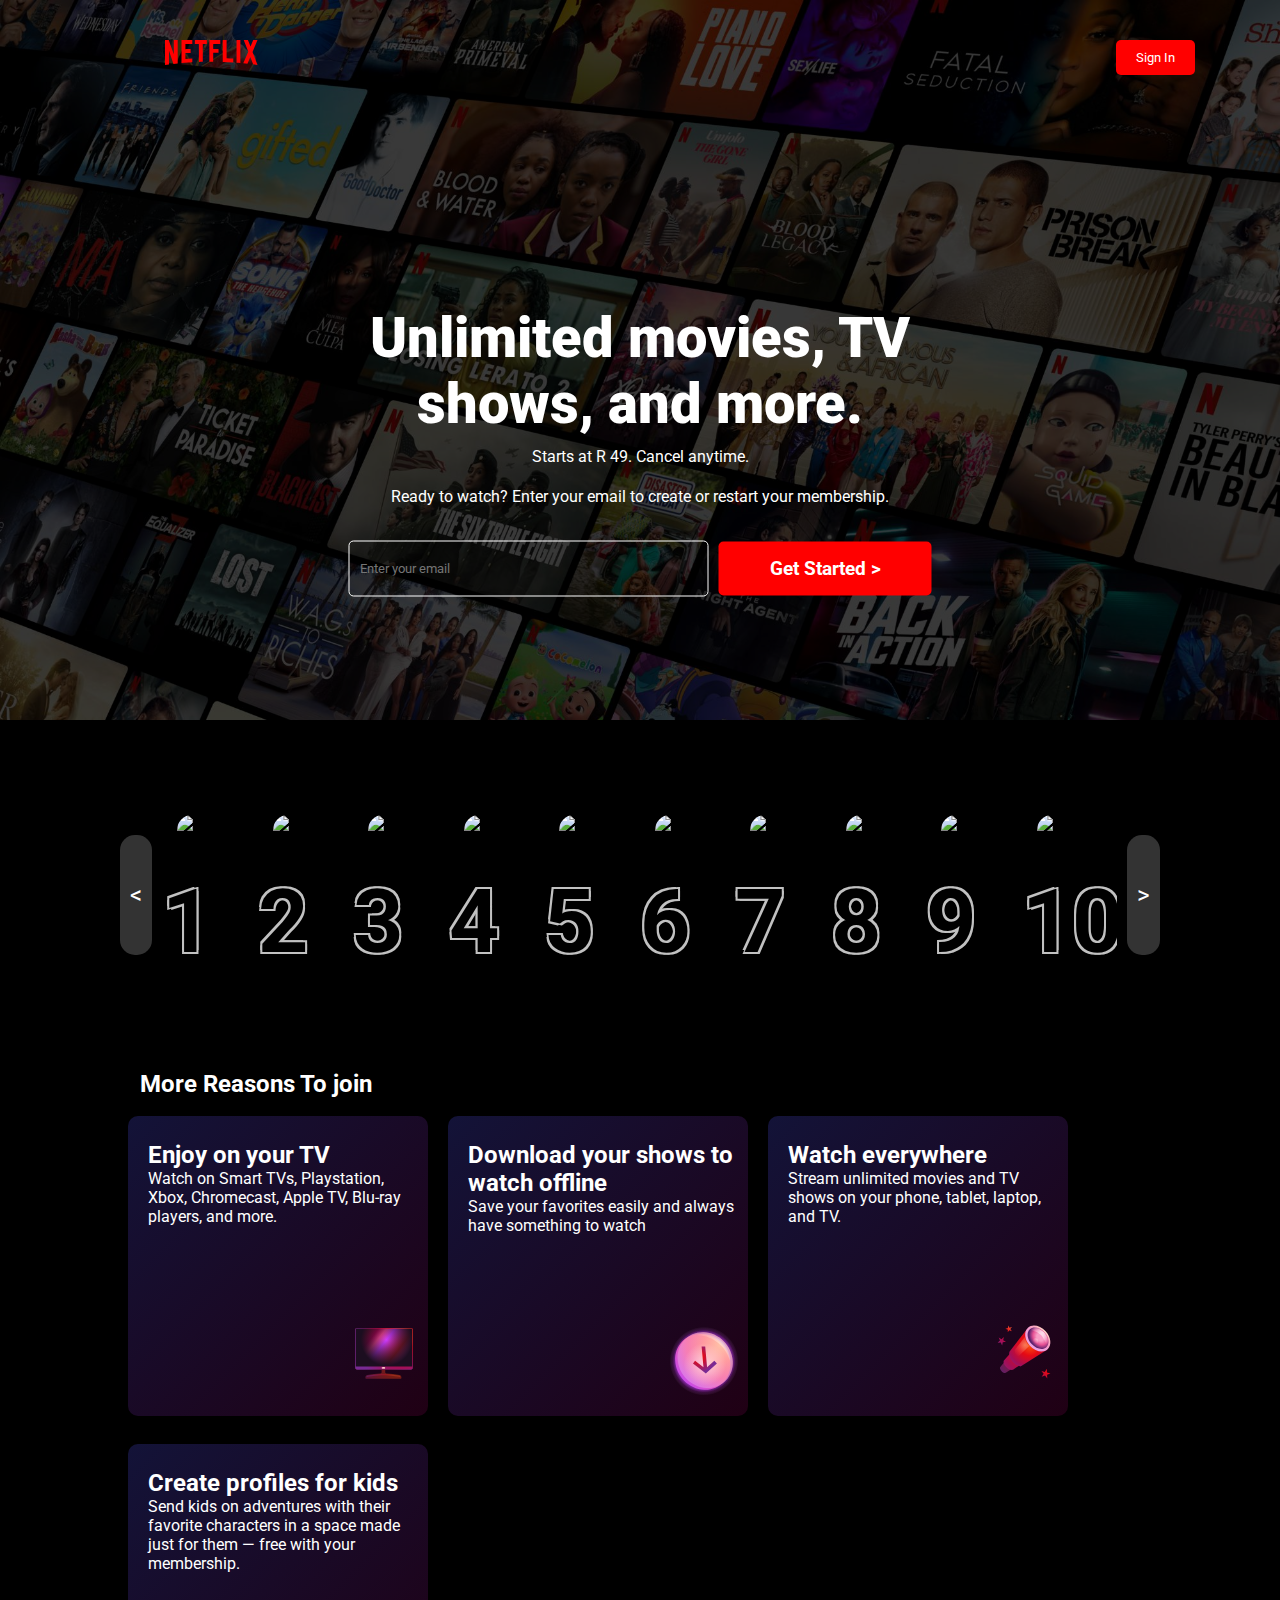
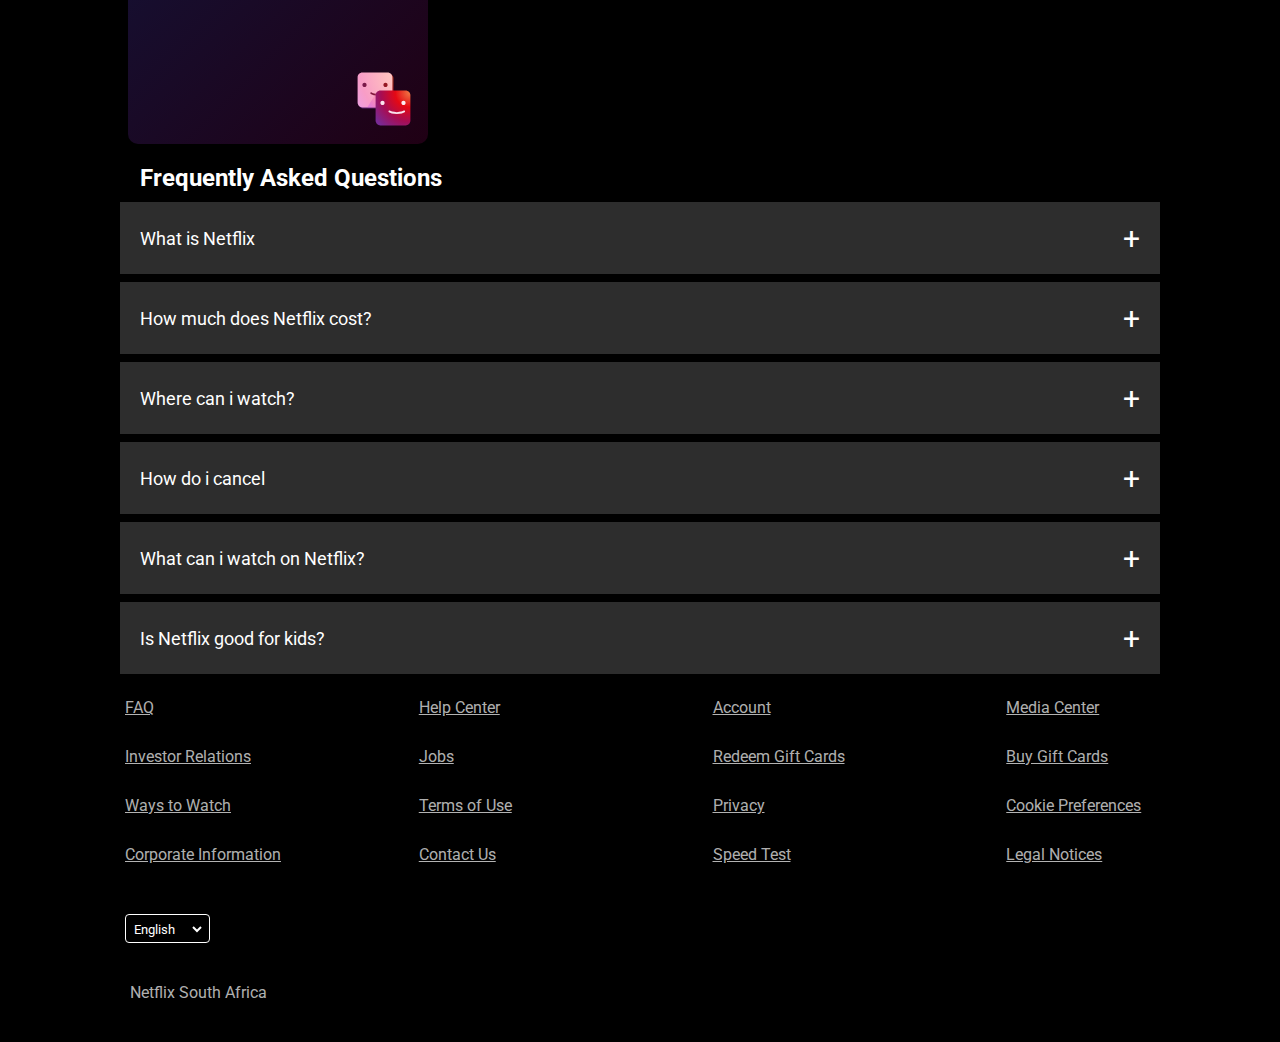
==== index.html @ 7634fc0d "added closing html tag" ====
<!DOCTYPE html>
<html lang="en">
    <meta charset="UTF-8">
    <meta name="viewport" content="width=device-width, initial-scale=1.0">
    <link rel="stylesheet" href="style.css">
    <link href="https://fonts.googleapis.com/css2?family=Roboto:wght@400;700&display=swap" rel="stylesheet">
    <link rel="icon" href="./assets/1723819609netflix-n-logo-png.png" type="favicon"> <!-- Add this line -->
    <title>Netflix Clone</title>
<body>
    <header>
        
<svg  fill="red" class="logo" alt="logo" viewBox="0 0 111 30" version="1.1" xmlns="http://www.w3.org/2000/svg" xmlns:xlink="http://www.w3.org/1999/xlink" aria-hidden="true" role="img" class="default-ltr-cache-1d568uk ev1dnif2"><g><path d="M105.06233,14.2806261 L110.999156,30 C109.249227,29.7497422 107.500234,29.4366857 105.718437,29.1554972 L102.374168,20.4686475 L98.9371075,28.4375293 C97.2499766,28.1563408 95.5928391,28.061674 93.9057081,27.8432843 L99.9372012,14.0931671 L94.4680851,-5.68434189e-14 L99.5313525,-5.68434189e-14 L102.593495,7.87421502 L105.874965,-5.68434189e-14 L110.999156,-5.68434189e-14 L105.06233,14.2806261 Z M90.4686475,-5.68434189e-14 L85.8749649,-5.68434189e-14 L85.8749649,27.2499766 C87.3746368,27.3437061 88.9371075,27.4055675 90.4686475,27.5930265 L90.4686475,-5.68434189e-14 Z M81.9055207,26.93692 C77.7186241,26.6557316 73.5307901,26.4064111 69.250164,26.3117443 L69.250164,-5.68434189e-14 L73.9366389,-5.68434189e-14 L73.9366389,21.8745899 C76.6248008,21.9373887 79.3120255,22.1557784 81.9055207,22.2804387 L81.9055207,26.93692 Z M64.2496954,10.6561065 L64.2496954,15.3435186 L57.8442216,15.3435186 L57.8442216,25.9996251 L53.2186709,25.9996251 L53.2186709,-5.68434189e-14 L66.3436123,-5.68434189e-14 L66.3436123,4.68741213 L57.8442216,4.68741213 L57.8442216,10.6561065 L64.2496954,10.6561065 Z M45.3435186,4.68741213 L45.3435186,26.2498828 C43.7810479,26.2498828 42.1876465,26.2498828 40.6561065,26.3117443 L40.6561065,4.68741213 L35.8121661,4.68741213 L35.8121661,-5.68434189e-14 L50.2183897,-5.68434189e-14 L50.2183897,4.68741213 L45.3435186,4.68741213 Z M30.749836,15.5928391 C28.687787,15.5928391 26.2498828,15.5928391 24.4999531,15.6875059 L24.4999531,22.6562939 C27.2499766,22.4678976 30,22.2495079 32.7809542,22.1557784 L32.7809542,26.6557316 L19.812541,27.6876933 L19.812541,-5.68434189e-14 L32.7809542,-5.68434189e-14 L32.7809542,4.68741213 L24.4999531,4.68741213 L24.4999531,10.9991564 C26.3126816,10.9991564 29.0936358,10.9054269 30.749836,10.9054269 L30.749836,15.5928391 Z M4.78114163,12.9684132 L4.78114163,29.3429562 C3.09401069,29.5313525 1.59340144,29.7497422 0,30 L0,-5.68434189e-14 L4.4690224,-5.68434189e-14 L10.562377,17.0315868 L10.562377,-5.68434189e-14 L15.2497891,-5.68434189e-14 L15.2497891,28.061674 C13.5935889,28.3437998 11.906458,28.4375293 10.1246602,28.6868498 L4.78114163,12.9684132 Z"></path></g></svg>    
    
<button class="sign-in">Sign In</button>
</header>
<div class="container">
    <div class="content">
        <h1>Unlimited movies, TV shows, and more.</h1>
        <p>Starts at R 49. Cancel anytime.</p>
        <p>Ready to watch? Enter your email to create or restart your membership.</p>
        <div class="email-container">
            <input type="email" placeholder="Enter your email" class="email-input">
            <button class="get-started">Get Started <span class="arrow">></span></button>
        </div>
    </div>
</div>

<div class="scroll-container">
    <button class="scroll-button left-button">&lt;</button>
    <div class="picture-wrapper">
        <div class="pictures">
            <div class="picture-item">
                <span class="movienumber">1</span>
                <img src="https://occ-0-3415-34.1.nflxso.net/dnm/api/v6/mAcAr9TxZIVbINe88xb3Teg5_OA/AAAABW9IhOHU9eSatK0mCx1gLmPQ49hoZuDNtpZFoogowDd027_KSnUMhrtUa1cuKAi-8sBs2jen_hxcPgrkVMCviiyOkEDBHilYcUNd-KoFyjq2GW6ReVQEz6jkADFHOP8rW37p.jpg?r=7f4" alt="Picture 1">
            </div>
            <div class="picture-item">
                <span class="movienumber">2</span>
                <img src="https://occ-0-3415-34.1.nflxso.net/dnm/api/v6/mAcAr9TxZIVbINe88xb3Teg5_OA/AAAABZMosKxdFgxev7W1YxooOu2wL_Kc3LwyYduCJ8nKme-kSdFXzCIRaMV4kYchreILRl6izcs-TrvJJCatDPe_vPwJ-wR6Zjk6yHTOXTM767pKfIrjgSGm5iTT5QFzgN6xjheO.jpg?r=06c" alt="Picture 2">
            </div>
            <div class="picture-item">
                <span class="movienumber">3</span>
                <img src="https://occ-0-3415-34.1.nflxso.net/dnm/api/v6/mAcAr9TxZIVbINe88xb3Teg5_OA/AAAABQEDSaystzESjISVXNUcnidnEvSdMMQ93HP2TjUY4um9PKSsU3h7MTCOR_kADDf0P1YMW3WM02TqEfUTrixH1o4eKw7TDBNZqAV-RLLIvWT7_9gtYUYEGGO-iIsRHet24xzy.jpg?r=14c" alt="Picture 3">
            </div>
            <div class="picture-item">
                <span class="movienumber">4</span>
                <img src="https://occ-0-3415-34.1.nflxso.net/dnm/api/v6/mAcAr9TxZIVbINe88xb3Teg5_OA/AAAABUJ0cPZKW1huZ7Hz0b7vgprPyJuogyRdQFE5vV2jWCn3Is8TNaa3RB4pWsIm0ORY6uL7Rg3Pg-8sTgUCg50vy3kB8QlppRLY4L9ku9VyVeaBpOewH4qdgO3WcGODrpk40cnN.jpg?r=c11" alt="Picture 4">
            </div>
            <div class="picture-item">
                <span class="movienumber">5</span>
                <img src="https://occ-0-3415-34.1.nflxso.net/dnm/api/v6/mAcAr9TxZIVbINe88xb3Teg5_OA/AAAABYTkxcCLllp-YJ2__G76Yg4eva-Qznr3DvkT6HPqh0BKeOa7JH57zs-5p7k8y-ghz2TK9BTFeN3wvRApVUGUTkIj6BKYEUngS3PGkMcy-A4AQJgbk1sY2Kq98iy4_SzMDJt9.jpg?r=5da" alt="Picture 5">
            </div>
            <div class="picture-item">
                <span class="movienumber">6</span>
                <img src="https://occ-0-3415-34.1.nflxso.net/dnm/api/v6/mAcAr9TxZIVbINe88xb3Teg5_OA/AAAABVIXwU97bc1M-8NWuaiMQcrbNZMsG5gxGA9pAQakEcwa8_nel_9EfL9dbt5O7fbprc9Udp0enwYKpZIreIboRBybE_r4kDy4L-VohacrrgkhKg5zuMDnPCb55EAYE_dhXRm4.jpg?r=dfc" alt="Picture 6">
            </div>
            <div class="picture-item">
                <span class="movienumber">7</span>
                <img src="https://occ-0-3415-34.1.nflxso.net/dnm/api/v6/mAcAr9TxZIVbINe88xb3Teg5_OA/AAAABeH4odY565g3X1TdLyFw5vapIlJOGWMja2GV2IqFTITrFNC27ahq5I4QvjFcm3qKpOewnmshkgAvcZEevSzxTg8eA7hw1bA-pI_N9y8kIBWszVnQ55KNZF_GkQ7PZZE4lgTw.jpg?r=505" alt="Picture 7">
            </div>
            <div class="picture-item">
                <span class="movienumber">8</span>
                <img src="https://occ-0-3415-34.1.nflxso.net/dnm/api/v6/mAcAr9TxZIVbINe88xb3Teg5_OA/AAAABZsVKf_ekC1j87lKGvw-So812MugHsrXW91Hudi5mvpR4IgmyFjJDI19qRABZlfQcIJ6wo5tvZzMGkIUZ3Nc7___hqGni2uEggLp3QxqGDkoaOsAOTSpTkrlcLSDblZuJjbQ.jpg?r=78f" alt="Picture 8">
            </div>
            <div class="picture-item">
                <span class="movienumber">9</span>
                <img src="https://occ-0-3415-34.1.nflxso.net/dnm/api/v6/mAcAr9TxZIVbINe88xb3Teg5_OA/AAAABcdz-FB86yzYIh3QYcRX1mxCCKema1To22VoLbHcKzrmzk-76xKhoE4Dy8tWn6BM8WdrWFOou11W2zjeZIX9JbYfarJ3j5lNSiOCMbAPNDxB6af0nAYYJAjCbrzqQ1yPJxu4.jpg?r=aff" alt="Picture 9">
            </div>
            <div class="picture-item">
                <span class="movienumber">10</span>
                <img src="https://occ-0-3415-34.1.nflxso.net/dnm/api/v6/mAcAr9TxZIVbINe88xb3Teg5_OA/AAAABe44_QQd5slsPwbFbNLuW3Wmckeyc5JNKH35---VWgMWd_GjOFNJEJ_VLgxOUTSyt4wgD597s44Ac9B31sUU5SP67GqWDI-zNkA.jpg?r=e09" alt="Picture 10">
            </div>
        </div>
    </div>
    <button class="scroll-button right-button">&gt;</button>
</div>

<section>
    <h3 class="reasons">More Reasons To join</h3>
    <div class="boxcontainer">
        <div class="box">
            <h2>Enjoy on your TV</h2>
            <p>Watch on Smart TVs, Playstation, Xbox, Chromecast, Apple TV, Blu-ray players, and more.</p>
            <svg width="72" height="72" viewBox="0 0 72 72" fill="none"><g id="television-core-small"><path id="Vector" fill-rule="evenodd" clip-rule="evenodd" d="M37.2 53.3992C37.2 52.7365 36.6628 52.1992 36 52.1992H34.8C34.1373 52.1992 33.6 52.7365 33.6 53.3992V56.2636C33.6 56.9129 33.0834 57.4433 32.4347 57.4739C30.3013 57.5744 28.1719 57.7834 26.0546 58.1011L19.444 59.0926C18.2692 59.2688 17.4 60.2782 17.4 61.4662V62.0992C17.4 62.4304 17.6686 62.6992 18 62.6992H52.8C53.1314 62.6992 53.4 62.4304 53.4 62.0992V61.4662C53.4 60.2782 52.5309 59.2688 51.3561 59.0926L44.7454 58.1011C42.6282 57.7834 40.4987 57.5744 38.3653 57.4739C37.7167 57.4433 37.2 56.9129 37.2 56.2636V53.3992Z" fill="url(#paint0_radial_5179_1308)"></path><path id="Vector_2" d="M18.6 60.7388C18.6 60.2306 18.9587 59.796 19.4602 59.711C22.0196 59.2775 29.7585 58.0508 35.4 58.0508C41.0415 58.0508 48.7804 59.2775 51.3398 59.711C51.8412 59.796 52.2 60.2306 52.2 60.7388C52.2 60.902 52.0575 61.0268 51.8967 61.0004C50.1219 60.707 40.9704 59.2409 35.4 59.2409C29.8295 59.2409 20.678 60.707 18.9033 61.0004C18.7425 61.0268 18.6 60.902 18.6 60.7388Z" fill="url(#paint1_radial_5179_1308)"></path><path id="Vector_3" d="M63 12H8.99995C8.00584 12 7.19995 12.8059 7.19995 13.8V51.6C7.19995 52.5941 8.00584 53.4 8.99995 53.4H63C63.9941 53.4 64.8 52.5941 64.8 51.6V13.8C64.8 12.8059 63.9941 12 63 12Z" fill="url(#paint2_linear_5179_1308)"></path><path id="Vector_4" d="M63 12H8.99995C8.00584 12 7.19995 12.8059 7.19995 13.8V51.6C7.19995 52.5941 8.00584 53.4 8.99995 53.4H63C63.9941 53.4 64.8 52.5941 64.8 51.6V13.8C64.8 12.8059 63.9941 12 63 12Z" fill="url(#paint3_radial_5179_1308)"></path><path id="Vector_5" fill-rule="evenodd" clip-rule="evenodd" d="M8.99995 12.6H63C63.663 12.6 64.2 13.1372 64.2 13.8V50.4H7.79995V13.8C7.79995 13.1372 8.33719 12.6 8.99995 12.6ZM7.19995 50.4V13.8C7.19995 12.8059 8.00581 12 8.99995 12H63C63.9942 12 64.8 12.8059 64.8 13.8V50.4V51.6C64.8 52.5941 63.9942 53.4 63 53.4H8.99995C8.00581 53.4 7.19995 52.5941 7.19995 51.6V50.4Z" fill="url(#paint4_radial_5179_1308)"></path><path id="Vector_6" d="M35.4 52.8C36.3941 52.8 37.2 52.3971 37.2 51.9C37.2 51.4029 36.3941 51 35.4 51C34.4059 51 33.6 51.4029 33.6 51.9C33.6 52.3971 34.4059 52.8 35.4 52.8Z" fill="url(#paint5_radial_5179_1308)"></path></g><defs><radialGradient id="paint0_radial_5179_1308" cx="0" cy="0" r="1" gradientUnits="userSpaceOnUse" gradientTransform="translate(50.3269 49.3723) rotate(118.526) scale(55.1579 46.2871)"><stop stop-color="#802600"></stop><stop offset="0.333333" stop-color="#6F181D"></stop><stop offset="0.666667" stop-color="#5B1333"></stop><stop offset="1" stop-color="#391945"></stop></radialGradient><radialGradient id="paint1_radial_5179_1308" cx="0" cy="0" r="1" gradientUnits="userSpaceOnUse" gradientTransform="translate(48.1077 53.6128) rotate(158.116) scale(32.7275 42.219)"><stop stop-color="#99421D"></stop><stop offset="0.333333" stop-color="#99161D"></stop><stop offset="0.666667" stop-color="#7D1845"></stop><stop offset="1" stop-color="#59216E"></stop></radialGradient><linearGradient id="paint2_linear_5179_1308" x1="10.4727" y1="14.9572" x2="56.1755" y2="51.4814" gradientUnits="userSpaceOnUse"><stop stop-color="#99161D"></stop><stop offset="0.245283" stop-color="#CA005B"></stop><stop offset="0.346698" stop-color="#FF479A"></stop><stop offset="0.46934" stop-color="#CC3CFF"></stop><stop offset="0.735849" stop-color="#BC1A22"></stop><stop offset="1" stop-color="#C94FF5"></stop></linearGradient><radialGradient id="paint3_radial_5179_1308" cx="0" cy="0" r="1" gradientUnits="userSpaceOnUse" gradientTransform="translate(38.6181 23.8286) rotate(90) scale(25.9571 25.8545)"><stop stop-color="#1C0E20" stop-opacity="0"></stop><stop offset="1" stop-color="#1C0E20"></stop></radialGradient><radialGradient id="paint4_radial_5179_1308" cx="0" cy="0" r="1" gradientUnits="userSpaceOnUse" gradientTransform="translate(54 20.1938) rotate(144.293) scale(47.2897 44.8232)"><stop stop-color="#EF7744"></stop><stop offset="0.333333" stop-color="#E50914"></stop><stop offset="0.666667" stop-color="#A70D53"></stop><stop offset="1" stop-color="#792A95"></stop></radialGradient><radialGradient id="paint5_radial_5179_1308" cx="0" cy="0" r="1" gradientUnits="userSpaceOnUse" gradientTransform="translate(36.525 51.3562) rotate(135) scale(4.58735)"><stop stop-color="#FFDCCC"></stop><stop offset="0.333333" stop-color="#FFBDC0"></stop><stop offset="0.666667" stop-color="#F89DC6"></stop><stop offset="1" stop-color="#E4A1FA"></stop></radialGradient></defs></svg>
        </div>
        <div class="box">
            <h2>Download your shows to watch offline</h2>
            <p>Save your favorites easily and always have something to watch</p>
            <svg width="72" height="72" viewBox="0 0 72 72" fill="none"><g id="download-core-small"><path id="Vector" d="M36 70.2008C54.8882 70.2008 70.2001 54.8889 70.2001 36.0008C70.2001 17.1126 54.8882 1.80078 36 1.80078C17.1119 1.80078 1.80005 17.1126 1.80005 36.0008C1.80005 54.8889 17.1119 70.2008 36 70.2008Z" fill="url(#paint0_radial_5179_7940)"></path><path id="Vector_2" opacity="0.4" d="M64.7658 36.195C65.5206 51.5916 53.7908 63.5824 38.5668 62.977C23.3428 62.3722 10.3893 49.4 9.63446 34.0034C8.87954 18.6068 20.6091 6.61594 35.8331 7.22116C51.0571 7.82638 64.0104 20.7984 64.7658 36.195Z" fill="url(#paint1_radial_5179_7940)"></path><path id="Vector_3" d="M62.3657 37.9958C63.1205 53.3924 51.3908 65.3832 36.1668 64.7778C20.9428 64.173 7.9893 51.2008 7.23444 35.8041C6.47952 20.4075 18.2091 8.41672 33.4331 9.02194C48.6571 9.62716 61.6103 22.5992 62.3657 37.9958Z" fill="url(#paint2_radial_5179_7940)"></path><path id="Vector_4" opacity="0.5" d="M64.7658 36.195C65.5206 51.5916 53.7908 63.5824 38.5668 62.977C23.3428 62.3722 10.3893 49.4 9.63446 34.0034C8.87954 18.6068 20.6091 6.61594 35.8331 7.22116C51.0571 7.82638 64.0104 20.7984 64.7658 36.195Z" fill="url(#paint3_radial_5179_7940)"></path><path id="Vector_5" opacity="0.6" d="M36.9 60.6C48.6636 60.6 58.2 51.0637 58.2 39.3C58.2 27.5363 48.6636 18 36.9 18C25.1363 18 15.6 27.5363 15.6 39.3C15.6 51.0637 25.1363 60.6 36.9 60.6Z" fill="url(#paint4_radial_5179_7940)"></path><path id="Vector_6" fill-rule="evenodd" clip-rule="evenodd" d="M39.0849 42.2727L46.3387 35.76L48.8945 38.5142L38.9118 47.477L37.8466 48.4333L36.6071 47.477L24.9899 38.5142L27.0434 35.76L35.4849 42.2727L33.6 21.6016H37.2L39.0849 42.2727Z" fill="url(#paint5_radial_5179_7940)"></path><path id="Vector_7" opacity="0.4" fill-rule="evenodd" clip-rule="evenodd" d="M61.6566 34.9618C61.7832 35.3893 62.391 35.3233 62.3694 34.878C61.6962 21.1369 50.1509 9.55975 36.5817 9.01957C34.4606 8.93515 32.4155 9.12541 30.4772 9.55909C30.0745 9.64915 30.1575 10.2082 30.5697 10.2246C45.0094 10.7979 57.6246 21.2971 61.6566 34.9618Z" fill="url(#paint6_radial_5179_7940)"></path></g><defs><radialGradient id="paint0_radial_5179_7940" cx="0" cy="0" r="1" gradientUnits="userSpaceOnUse" gradientTransform="translate(36.0001 36.1837) rotate(-90) scale(34.3829)"><stop offset="0.782019" stop-color="#982DBE"></stop><stop offset="0.906819" stop-color="#B038DC" stop-opacity="0.2"></stop><stop offset="1" stop-color="#E4A1FA" stop-opacity="0"></stop></radialGradient><radialGradient id="paint1_radial_5179_7940" cx="0" cy="0" r="1" gradientUnits="userSpaceOnUse" gradientTransform="translate(52.9937 20.0992) rotate(135) scale(49.9836)"><stop stop-color="#FFDCCC"></stop><stop offset="0.333333" stop-color="#FFBDC0"></stop><stop offset="0.666667" stop-color="#F89DC6"></stop><stop offset="1" stop-color="#E4A1FA"></stop></radialGradient><radialGradient id="paint2_radial_5179_7940" cx="0" cy="0" r="1" gradientUnits="userSpaceOnUse" gradientTransform="translate(52.7999 19.6937) rotate(135) scale(53.1037)"><stop stop-color="#FFA984"></stop><stop offset="0.333333" stop-color="#FF787F"></stop><stop offset="0.666667" stop-color="#F45FA2"></stop><stop offset="1" stop-color="#C44AF1"></stop></radialGradient><radialGradient id="paint3_radial_5179_7940" cx="0" cy="0" r="1" gradientUnits="userSpaceOnUse" gradientTransform="translate(52.9937 20.0992) rotate(135) scale(49.9836)"><stop stop-color="#FFDCCC"></stop><stop offset="0.333333" stop-color="#FFBDC0"></stop><stop offset="0.666667" stop-color="#F89DC6"></stop><stop offset="1" stop-color="#E4A1FA"></stop></radialGradient><radialGradient id="paint4_radial_5179_7940" cx="0" cy="0" r="1" gradientUnits="userSpaceOnUse" gradientTransform="translate(36.9 39.3) scale(21.3)"><stop stop-color="white"></stop><stop offset="1" stop-color="white" stop-opacity="0"></stop></radialGradient><radialGradient id="paint5_radial_5179_7940" cx="0" cy="0" r="1" gradientUnits="userSpaceOnUse" gradientTransform="translate(31.2 32.1016) rotate(39.5226) scale(15.5567)"><stop stop-color="#EF7744"></stop><stop offset="0.2406" stop-color="#E50914"></stop><stop offset="1" stop-color="#792A95"></stop></radialGradient><radialGradient id="paint6_radial_5179_7940" cx="0" cy="0" r="1" gradientUnits="userSpaceOnUse" gradientTransform="translate(50.7 21.3) rotate(-180) scale(30)"><stop stop-color="white"></stop><stop offset="1" stop-color="white" stop-opacity="0"></stop></radialGradient></defs></svg>
        </div>
        <div class="box">
            <h2>Watch everywhere</h2>
            <p>Stream unlimited movies and TV shows on your phone, tablet, laptop, and TV.</p>
            <svg width="72" height="72" viewBox="0 0 72 72" fill="none"><g id="telescope-core-small"><path id="Vector" d="M24.0492 36.6016L33.6 46.3898L17.8029 56.8633C17.8029 56.8633 15.8891 57.6983 13.625 55.2638C11.361 52.8293 12.1235 51.238 12.1235 51.238L24.0492 36.6016Z" fill="url(#paint0_radial_5179_1664)"></path><path id="Vector_2" d="M25.0344 34.1992L36 46.151L25.0616 53.8043C25.0616 53.8043 21.8289 55.0984 18.0987 51.0172C14.3686 46.9358 15.9198 44.5105 15.9198 44.5105L25.0344 34.1992Z" fill="url(#paint1_radial_5179_1664)"></path><path id="Vector_3" d="M39 13.0195L59.1 33.6788L32.5325 50.4142C32.5325 50.4142 28.7459 50.2552 24.3978 45.4897C20.0498 40.7243 21.4096 35.8101 21.4096 35.8101L39 13.0195Z" fill="url(#paint2_radial_5179_1664)"></path><path id="Vector_4" d="M57.6709 15.3516C63.1044 21.2807 63.9858 29.2883 59.6386 33.2371C55.2916 37.186 47.3628 35.5806 41.9292 29.6515C36.4954 23.7224 35.6145 15.7148 39.9615 11.766C44.3084 7.81716 52.2372 9.42252 57.6709 15.3516Z" fill="url(#paint3_radial_5179_1664)"></path><path id="Vector_5" d="M58.3787 31.255C54.8121 34.5032 48.2143 33.0817 43.6421 28.0798C39.07 23.078 38.2547 16.39 41.8213 13.1419C45.3879 9.89364 51.9857 11.3152 56.5579 16.3171C61.1298 21.3189 61.9452 28.0069 58.3787 31.255Z" fill="url(#paint4_radial_5179_1664)"></path><path id="Vector_6" opacity="0.85" d="M59.6783 28.823C60.576 24.1785 59.6544 20.5934 56.1603 16.6199C52.6662 12.6464 47.3508 10.8657 43.7796 12.7598C39.371 15.098 48.3734 13.5961 53.4577 19.5815C57.8259 24.724 58.8516 33.1009 59.6783 28.823Z" fill="url(#paint5_radial_5179_1664)"></path><path id="Vector_7" opacity="0.4" d="M50.3979 25.2452C50.4549 26.7239 49.2932 27.7677 47.8032 27.5766C46.3131 27.3856 45.059 26.032 45.002 24.5532C44.945 23.0745 46.1067 22.0307 47.5968 22.2218C49.0868 22.4128 50.341 23.7664 50.3979 25.2452Z" fill="url(#paint6_radial_5179_1664)"></path><path id="Vector_8" opacity="0.6" d="M36.9217 21.0039L26.4258 34.3627C26.3297 36.4604 28.2903 39.5534 30.0334 40.8344L41.2345 29.9105C39.6 28.2005 36.9591 24.1025 36.9217 21.0039Z" fill="url(#paint7_radial_5179_1664)"></path><path id="Vector_9" fill-rule="evenodd" clip-rule="evenodd" d="M20.0576 9.60156L21.479 11.7187L24 11.0654L22.3575 13.0272L23.7789 15.1444L21.3424 14.2397L19.7 16.2016L19.8365 13.6806L17.4 12.7759L19.9209 12.1225L20.0576 9.60156ZM58.776 52.8016L58.9623 56.4685L62.4 57.4188L59.0774 58.7347L59.2637 62.4016L57.0239 59.548L53.7014 60.8638L55.6397 57.7843L53.4 54.9307L56.8377 55.8811L58.776 52.8016ZM15.206 24.2101L15.8768 21.0016L13.4793 23.1964L10.6853 21.5563L11.9975 24.553L9.59998 26.7478L12.8085 26.405L14.1207 29.4016L14.7915 26.1931L18 25.8502L15.206 24.2101Z" fill="url(#paint8_linear_5179_1664)"></path></g><defs><radialGradient id="paint0_radial_5179_1664" cx="0" cy="0" r="1" gradientUnits="userSpaceOnUse" gradientTransform="translate(36.6875 32.7016) rotate(135) scale(34.9134)"><stop stop-color="#99421D"></stop><stop offset="0.333333" stop-color="#99161D"></stop><stop offset="0.666667" stop-color="#7D1845"></stop><stop offset="1" stop-color="#59216E"></stop></radialGradient><radialGradient id="paint1_radial_5179_1664" cx="0" cy="0" r="1" gradientUnits="userSpaceOnUse" gradientTransform="translate(42.5937 27.2992) rotate(135) scale(44.5477 44.5279)"><stop stop-color="#EF7744"></stop><stop offset="0.333333" stop-color="#E50914"></stop><stop offset="0.666667" stop-color="#A70D53"></stop><stop offset="1" stop-color="#792A95"></stop></radialGradient><radialGradient id="paint2_radial_5179_1664" cx="0" cy="0" r="1" gradientUnits="userSpaceOnUse" gradientTransform="translate(42.3 29.106) rotate(135) scale(31.8127)"><stop stop-color="#FB540D"></stop><stop offset="0.333333" stop-color="#E50914"></stop><stop offset="0.666667" stop-color="#A70D53"></stop><stop offset="1" stop-color="#792A95"></stop></radialGradient><radialGradient id="paint3_radial_5179_1664" cx="0" cy="0" r="1" gradientUnits="userSpaceOnUse" gradientTransform="translate(57.675 14.7078) rotate(134.326) scale(24.0433 24.0367)"><stop stop-color="#FFDCCC"></stop><stop offset="0.333333" stop-color="#FFBDC0"></stop><stop offset="0.666667" stop-color="#F89DC6"></stop><stop offset="1" stop-color="#E4A1FA"></stop></radialGradient><radialGradient id="paint4_radial_5179_1664" cx="0" cy="0" r="1" gradientUnits="userSpaceOnUse" gradientTransform="translate(52.1305 21.273) rotate(141.875) scale(9.87138 12.8159)"><stop offset="0.307292" stop-color="#F89DC6"></stop><stop offset="0.645392" stop-color="#E75094"></stop><stop offset="1" stop-color="#59216E"></stop></radialGradient><radialGradient id="paint5_radial_5179_1664" cx="0" cy="0" r="1" gradientUnits="userSpaceOnUse" gradientTransform="translate(55.8 15.6) rotate(135) scale(13.1522)"><stop stop-color="white"></stop><stop offset="1" stop-color="white" stop-opacity="0"></stop></radialGradient><radialGradient id="paint6_radial_5179_1664" cx="0" cy="0" r="1" gradientUnits="userSpaceOnUse" gradientTransform="translate(49.2362 22.9648) rotate(131.079) scale(5.08644 6.006)"><stop stop-color="white"></stop><stop offset="1" stop-color="white" stop-opacity="0"></stop></radialGradient><radialGradient id="paint7_radial_5179_1664" cx="0" cy="0" r="1" gradientUnits="userSpaceOnUse" gradientTransform="translate(36.8758 29.1353) rotate(137.622) scale(13.5764)"><stop stop-color="#FFA984"></stop><stop offset="1" stop-color="#F7636B" stop-opacity="0"></stop></radialGradient><linearGradient id="paint8_linear_5179_1664" x1="44.65" y1="27.9016" x2="24.25" y2="48.3016" gradientUnits="userSpaceOnUse"><stop stop-color="#EF7744"></stop><stop offset="0.333333" stop-color="#E50914"></stop><stop offset="0.666667" stop-color="#A70D53"></stop><stop offset="1" stop-color="#792A95"></stop></linearGradient></defs></svg>
        </div>
        <div class="box">
            <h2>Create profiles for kids</h2>
            <p>Send kids on adventures with their favorite characters in a space made just for them — free with your membership.</p>
            <svg width="72" height="72" viewBox="0 0 72 72" fill="none"><g id="profiles-core-small"><path id="Vector" d="M10.8 15.6008C10.8 12.9499 12.949 10.8008 15.5999 10.8008H40.8C43.4509 10.8008 45.6 12.9498 45.6 15.6008V40.8007C45.6 43.4516 43.4509 45.6007 40.8 45.6007H15.6C12.949 45.6007 10.8 43.4517 10.8 40.8007V15.6008Z" fill="url(#paint0_radial_5179_7919)"></path><path id="Vector_2" d="M9.59998 14.4016C9.59998 11.7506 11.749 9.60162 14.4 9.60156H39.6C42.251 9.60156 44.4 11.7506 44.4 14.4016V39.6015C44.4 42.2525 42.251 44.4015 39.6 44.4015H14.4C11.749 44.4016 9.59998 42.2525 9.59998 39.6015V14.4016Z" fill="url(#paint1_radial_5179_7919)"></path><path id="Vector_3" d="M18.6 21.9008C18.6 23.0606 17.6598 24.0008 16.5 24.0008C15.3402 24.0008 14.4 23.0606 14.4 21.9008C14.4 20.741 15.3402 19.8008 16.5 19.8008C17.6598 19.8008 18.6 20.741 18.6 21.9008Z" fill="url(#paint2_radial_5179_7919)"></path><path id="Vector_4" d="M39.6 21.9008C39.6 23.0606 38.6598 24.0008 37.5 24.0008C36.3402 24.0008 35.4 23.0606 35.4 21.9008C35.4 20.741 36.3402 19.8008 37.5 19.8008C38.6598 19.8008 39.6 20.741 39.6 21.9008Z" fill="url(#paint3_radial_5179_7919)"></path><path id="Vector_5" d="M23.6713 29.4501C23.2437 29.1967 22.6917 29.3379 22.4383 29.7655C22.1848 30.1932 22.3261 30.7452 22.7537 30.9986C23.8254 31.6337 26.769 32.7744 30.6375 32.7744C34.506 32.7744 37.4497 31.6337 38.5213 30.9986C38.949 30.7452 39.0902 30.1932 38.8368 29.7655C38.5834 29.3379 38.0313 29.1967 37.6037 29.4501C36.8191 29.9151 34.194 30.9744 30.6375 30.9744C27.081 30.9744 24.456 29.9151 23.6713 29.4501Z" fill="url(#paint4_radial_5179_7919)"></path><path id="Vector_6" opacity="0.35" d="M19.2 44.4016H28.2L32.4 27.6016C30.2787 28.1801 28.4542 29.5387 27.2921 31.4053L19.2 44.4016Z" fill="url(#paint5_radial_5179_7919)"></path><path id="Vector_7" d="M27.6 32.4016C27.6 29.7506 29.749 27.6016 32.4 27.6016L57.6 27.6016C60.2508 27.6016 62.4 29.7506 62.4 32.4016V57.6015C62.4 60.2524 60.2508 62.4016 57.6 62.4016H32.4C29.749 62.4016 27.6 60.2524 27.6 57.6016V32.4016Z" fill="url(#paint6_radial_5179_7919)"></path><path id="Vector_8" d="M36.6 39.9008C36.6 41.0606 35.6598 42.0008 34.5 42.0008C33.3402 42.0008 32.4 41.0606 32.4 39.9008C32.4 38.741 33.3402 37.8008 34.5 37.8008C35.6598 37.8008 36.6 38.741 36.6 39.9008Z" fill="url(#paint7_radial_5179_7919)"></path><path id="Vector_9" d="M57.6 39.9008C57.6 41.0606 56.6598 42.0008 55.5 42.0008C54.3402 42.0008 53.4 41.0606 53.4 39.9008C53.4 38.741 54.3402 37.8008 55.5 37.8008C56.6598 37.8008 57.6 38.741 57.6 39.9008Z" fill="url(#paint8_radial_5179_7919)"></path><path id="Vector_10" d="M41.8213 47.6025C41.3937 47.349 40.8416 47.4903 40.5882 47.9179C40.3348 48.3455 40.476 48.8976 40.9037 49.1509C41.9753 49.786 44.919 50.9267 48.7875 50.9267C52.656 50.9267 55.5996 49.786 56.6713 49.1509C57.0989 48.8976 57.2402 48.3455 56.9867 47.9179C56.7333 47.4903 56.1813 47.349 55.7537 47.6025C54.969 48.0674 52.344 49.1267 48.7875 49.1267C45.231 49.1267 42.6059 48.0674 41.8213 47.6025Z" fill="url(#paint9_radial_5179_7919)"></path></g><defs><radialGradient id="paint0_radial_5179_7919" cx="0" cy="0" r="1" gradientUnits="userSpaceOnUse" gradientTransform="translate(39.075 17.6882) rotate(135) scale(32.8097)"><stop stop-color="#99421D"></stop><stop offset="0.333333" stop-color="#99161D"></stop><stop offset="0.666667" stop-color="#7D1845"></stop><stop offset="1" stop-color="#59216E"></stop></radialGradient><radialGradient id="paint1_radial_5179_7919" cx="0" cy="0" r="1" gradientUnits="userSpaceOnUse" gradientTransform="translate(62.4 8.70157) rotate(133.87) scale(75.3216)"><stop stop-color="#FFDCCC"></stop><stop offset="0.333333" stop-color="#FFBDC0"></stop><stop offset="0.666667" stop-color="#F89DC6"></stop><stop offset="1" stop-color="#E4A1FA"></stop></radialGradient><radialGradient id="paint2_radial_5179_7919" cx="0" cy="0" r="1" gradientUnits="userSpaceOnUse" gradientTransform="translate(60.3 11.1008) rotate(133.939) scale(68.7426 55.9547)"><stop stop-color="#99421D"></stop><stop offset="0.333333" stop-color="#99161D"></stop><stop offset="0.666667" stop-color="#7D1845"></stop><stop offset="1" stop-color="#59216E"></stop></radialGradient><radialGradient id="paint3_radial_5179_7919" cx="0" cy="0" r="1" gradientUnits="userSpaceOnUse" gradientTransform="translate(60.3 11.1008) rotate(133.939) scale(68.7426 55.9547)"><stop stop-color="#99421D"></stop><stop offset="0.333333" stop-color="#99161D"></stop><stop offset="0.666667" stop-color="#7D1845"></stop><stop offset="1" stop-color="#59216E"></stop></radialGradient><radialGradient id="paint4_radial_5179_7919" cx="0" cy="0" r="1" gradientUnits="userSpaceOnUse" gradientTransform="translate(60.3 11.0994) rotate(133.939) scale(68.7426 55.9548)"><stop stop-color="#99421D"></stop><stop offset="0.333333" stop-color="#99161D"></stop><stop offset="0.666667" stop-color="#7D1845"></stop><stop offset="1" stop-color="#59216E"></stop></radialGradient><radialGradient id="paint5_radial_5179_7919" cx="0" cy="0" r="1" gradientUnits="userSpaceOnUse" gradientTransform="translate(39.6 27.9016) rotate(135) scale(23.3345)"><stop stop-color="#FFA984"></stop><stop offset="0.333333" stop-color="#FF787F"></stop><stop offset="0.666667" stop-color="#F45FA2"></stop><stop offset="1" stop-color="#C44AF1"></stop></radialGradient><radialGradient id="paint6_radial_5179_7919" cx="0" cy="0" r="1" gradientUnits="userSpaceOnUse" gradientTransform="translate(61.8 29.7016) rotate(135) scale(43.2749)"><stop stop-color="#EF7744"></stop><stop offset="0.333333" stop-color="#E50914"></stop><stop offset="0.666667" stop-color="#A70D53"></stop><stop offset="1" stop-color="#792A95"></stop></radialGradient><radialGradient id="paint7_radial_5179_7919" cx="0" cy="0" r="1" gradientUnits="userSpaceOnUse" gradientTransform="translate(62.1 11.1008) rotate(137.146) scale(73.6614 60.3576)"><stop stop-color="#FFDCCC"></stop><stop offset="0.333333" stop-color="#FDF6F6"></stop><stop offset="0.666667" stop-color="#FADCE9"></stop><stop offset="1" stop-color="#E4A1FA"></stop></radialGradient><radialGradient id="paint8_radial_5179_7919" cx="0" cy="0" r="1" gradientUnits="userSpaceOnUse" gradientTransform="translate(62.1 11.1008) rotate(137.146) scale(73.6614 60.3576)"><stop stop-color="#FFDCCC"></stop><stop offset="0.333333" stop-color="#FDF6F6"></stop><stop offset="0.666667" stop-color="#FADCE9"></stop><stop offset="1" stop-color="#E4A1FA"></stop></radialGradient><radialGradient id="paint9_radial_5179_7919" cx="0" cy="0" r="1" gradientUnits="userSpaceOnUse" gradientTransform="translate(62.1 11.1017) rotate(137.146) scale(73.6614 60.3576)"><stop stop-color="#FFDCCC"></stop><stop offset="0.333333" stop-color="#FDF6F6"></stop><stop offset="0.666667" stop-color="#FADCE9"></stop><stop offset="1" stop-color="#E4A1FA"></stop></radialGradient></defs></svg>
        </div>
    </div>

</section>

<section>
    <h3 class="reasons">Frequently Asked Questions</h3>

    <div class="rcontainer">
        <div class="rbox">
            <p>What is Netflix</p>
            <span class="icon">+</span>
        </div>
        <div class="rbox">
            <p>How much does Netflix cost?</p>
            <span class="icon">+</span>
        </div>
        <div class="rbox">
            <p>Where can i watch?</p>
            <span class="icon">+</span>
        </div>
        <div class="rbox">
            <p>How do i cancel</p>
            <span class="icon">+</span>
        </div>
        <div class="rbox">
            <p>What can i watch on Netflix?</p>
            <span class="icon">+</span>
        </div>
        <div class="rbox">
            <p>Is Netflix good for kids?</p>
            <span class="icon">+</span>
        </div>
    
</section>

<footer>
    <div class="footer">
        <p>Questions? Call 0 801-000-723</p>
        <ul>
            <li><a href="#">FAQ</a></li>
            <li><a href="#">Help Center</a></li>
            <li><a href="#">Account</a></li>
            <li><a href="#">Media Center</a></li>
            <li><a href="#">Investor Relations</a></li>
            <li><a href="#">Jobs</a></li>
            <li><a href="#">Redeem Gift Cards</a></li>
            <li><a href="#">Buy Gift Cards</a></li>
            <li><a href="#">Ways to Watch</a></li>
            <li><a href="#">Terms of Use</a></li>
            <li><a href="#">Privacy</a></li>
            <li><a href="#">Cookie Preferences</a></li>
            <li><a href="#">Corporate Information</a></li>
            <li><a href="#">Contact Us</a></li>
            <li><a href="#">Speed Test</a></li>
            <li><a href="#">Legal Notices</a></li>

        </ul>

        <div class="language-selector-container">
            <span class="language-border">
                <svg viewBox="0 0 24 24" fill="none" xmlns="http://www.w3.org/2000/svg"><g id="SVGRepo_bgCarrier" stroke-width="0"></g><g id="SVGRepo_tracerCarrier" stroke-linecap="round" stroke-linejoin="round"></g><g id="SVGRepo_iconCarrier"> <path d="M20.58 19.37L17.59 11.01C17.38 10.46 16.91 10.12 16.37 10.12C15.83 10.12 15.37 10.46 15.14 11.03L12.16 19.37C12.02 19.76 12.22 20.19 12.61 20.33C13 20.47 13.43 20.27 13.57 19.88L14.19 18.15H18.54L19.16 19.88C19.27 20.19 19.56 20.38 19.87 20.38C19.95 20.38 20.04 20.37 20.12 20.34C20.51 20.2 20.71 19.77 20.57 19.38L20.58 19.37ZM14.74 16.64L16.38 12.05L18.02 16.64H14.74ZM12.19 7.85C9.92999 11.42 7.89 13.58 5.41 15.02C5.29 15.09 5.16 15.12 5.04 15.12C4.78 15.12 4.53 14.99 4.39 14.75C4.18 14.39 4.3 13.93 4.66 13.73C6.75999 12.51 8.48 10.76 10.41 7.86H4.12C3.71 7.86 3.37 7.52 3.37 7.11C3.37 6.7 3.71 6.36 4.12 6.36H7.87V4.38C7.87 3.97 8.21 3.63 8.62 3.63C9.02999 3.63 9.37 3.97 9.37 4.38V6.36H13.12C13.53 6.36 13.87 6.7 13.87 7.11C13.87 7.52 13.53 7.86 13.12 7.86H12.18L12.19 7.85ZM12.23 15.12C12.1 15.12 11.97 15.09 11.85 15.02C11.2 14.64 10.57 14.22 9.97999 13.78C9.64999 13.53 9.58 13.06 9.83 12.73C10.08 12.4 10.55 12.33 10.88 12.58C11.42 12.99 12.01 13.37 12.61 13.72C12.97 13.93 13.09 14.39 12.88 14.75C12.74 14.99 12.49 15.12 12.23 15.12Z" fill="#ffffff"></path> </g>
                </svg>
                <div class="language-selector">
                    <label for="language"></label>
                    <select id="language" name="language">
                        <option value="en">English</option>
                        <option value="af">Afrikaans</option>
                    </select>
                </div>
            </span>
</footer>
<a id="signature" href="https://www.netflix.com/za">Netflix South Africa</a>


    

    <script src="scroll.js"></script>

</body>
</html>
---- style.css ----
/* Global styling */
* {
    box-sizing: border-box; 
    margin: 0; 
    padding: 0; 
    font-family: 'Roboto', sans-serif; /* Set the default font to Roboto */
   scroll-behavior: smooth;
}
body {
    background-color: black;
}

/* Header section */
header {
    display: flex; 
    align-items: flex-start; /* Align items at the top */
    justify-content: space-between; /* Space between the logo and the button */
    position: relative; 
    background-image: url('assets/image.jpg'); /* Path to your local image */
    background-size: cover; 
    background-position: center; 
    height: 80vh; 
    color: white; 
    padding: 0 45px; /* Horizontal padding only */
    z-index: 0; 
}

/* Overlay for the header image */
header::before {
    content: ""; 
    position: absolute; 
    top: 0; 
    left: 0; 
    right: 0; 
    bottom: 0; 
    background: rgba(0, 0, 0, 0.7); /* Black color with 70% opacity */
    z-index: -1; 
}

/* Logo styling */
.logo {
    height: 25px; 
    margin-top: 40px; /* Set distance from the top */
    margin-left: 120px; /* Set distance from the left side */
}

/* Sign-in button styling */
.sign-in {
    background-color: rgb(255, 0, 0); 
    color: rgb(255, 255, 255); 
    border: none; 
    padding: 10px 20px; 
    cursor: pointer; 
    border-radius: 5px; 
    margin-top: 40px; /* Set distance from the top */
    margin-right: 40px; /* Set distance from the right side */
}

/* Container styling */
.container {
    width: 591px; 
    height: 567px; 
    display: flex; 
    flex-direction: column; 
    justify-content: center; 
    align-items: center; 
    margin: 0 auto; 
    position: absolute; /* Make container absolute */
    top: 50%; /* Center vertically */
    left: 50%; /* Center horizontally */
    transform: translate(-50%, -50%); 
}

/* Content styling */
.content {
    display: flex; 
    flex-direction: column; 
    align-items: center; 
    justify-content: center; 
    text-align: center; 
    width: 100%; 
    color: white; /* Set text color to white */
}
.content h1 {
    font-size: 3.5rem; 
    font-weight: 900; 
    margin-bottom: 0.5rem; 
}
.content p {
    color: rgb(255, 255, 255); 
    font-size: 1rem; 
    font-weight: 400; 
    line-height: 1.5; 
    margin-bottom: 1rem; 
}

/* Email container styling */
.email-container {
    display: flex; 
    justify-content: center; 
    align-items: center; 
    margin-top: 1rem; 
    width: 100%; 
}
.email-input {
    width: 360px; 
    height: 56px; 
    background: transparent; 
    border: 1px solid white; 
    padding: 10px; 
    color: white; 
    border-radius: 5px; 
    margin-right: 10px; 
}
.get-started {
    width: 213px; 
    height: 54px; 
    background-color: rgb(255, 0, 0); 
    color: rgb(255, 255, 255); 
    border: none; 
    padding: 10px; 
    cursor: pointer; 
    border-radius: 5px; 
    font-size: 1.2rem; /* Increase font size */
    font-weight: bold; /* Make the text bold */
    text-align: center; 
    justify-content: center; 
}

/* Scroll container styling */
.scroll-container {
    display: flex; 
    align-items: center; 
    
    overflow: hidden; 
    padding-top: 65px; 
    padding-bottom: 65px; 
    background-color: black; 
    position: relative;
}
.picture-wrapper {
    display: block;
    position: relative; 
    width: calc(100% - 80px); /* Adjust based on button width */
    overflow: hidden; 

    
}

.pictures {
    position: relative; 
    display: flex; 
    transition: transform 0.3s ease-in-out;

}
.picture-item {
    position: relative; 
 height: 190px;
 width: 196px;

}
.picture-item img {
    width: 140px; /* Specify unit for width */
    height: 196px; 
    object-fit: contain; 
    border-radius: 30px 30px 30px 30px; /* Correct border-radius syntax */
    position: relative;
    padding: 15px; 
   cursor: pointer;
 transition: 500ms;

}

.picture-item img:hover{
    
    opacity: 80%;
}
.movienumber:hover{
    
        color: rgb(11, 11, 11);
 }

 




/* Movie number styling */
.movienumber {
    position: absolute; 
    font-size: 5.5rem; /* Double the current font size */
    font-weight: 700; 
    margin-top: 70px;
    cursor: pointer;

    color: black; 
    stroke:  white;    
    text-shadow: 
    2px 2px 0 #c1c1c1,
    -2px -2px 0 #c1c1c1,
    2px -2px 0 #c1c1c1,
    -2px 2px 0 #c1c1c1;
   z-index: 99999;
   transition: 500ms;
  
}


/* Scroll button styling */
.scroll-button {
    background-color: #333; 
    color: white; 
    border: none; 
    padding: 10px; 
    cursor: pointer; 
    border-radius: 15px; 
    font-size: 1.5rem; 
    height: 120px; 
    transition: 0.5s;
    margin: 50px;
}
.scroll-button:hover{
    background-color: #4e4e4e;
}

/* Left button styling */
.left-button {
    margin-right: 10px; 
    margin-left: 120px; 
}

/* Right button styling */
.right-button {
    align-items: end; 
    margin-left: 10px; 
    margin-right: 120px; 
}

/* Box styling */
.reasons{
    color: #ffffff;
    margin-bottom: 10px;
    margin-left: 140px;
    font-size: 1.5rem;
}
.box {
    color: #ffff; 
    flex-wrap: wrap; 
    box-sizing: border-box; 
    display: inline-flex; 
    flex-direction: column; 
    padding-left: 20px; 
    padding-right: 20px; 
    padding-top: 25px; 
    width: 300px; 
    height: 300px; 
    margin: 8px; 
    background-image: linear-gradient(to bottom right, rgb(19, 19, 56), rgb(32, 0, 20)); 
    box-shadow: 0 0 10px rgba(0,0,0,0.1); 
    border-radius: 10px; 
    margin-bottom: 20px; 
}
.box svg{
    margin-left: 200px;
    margin-top: 90px;
    display: flex;
    align-items: center;
    justify-content: end;
}

/* Box container styling */
.boxcontainer {
    margin-left: 120px; 
    margin-right: 40px; 
    background-color: black; 
    height: auto; 
}

/* Section styling */
section {
    background-color: black; 
    justify-content: center; 
}

/* Rbox styling */
.rbox {
    height: 72px; 
    text-align: left; 
    margin-left: 120px; 
    margin-right: 120px; 
    display: flex; 
    justify-content: space-between; 
    align-items: center; 
    background-color: #2d2d2d; 
    border-radius: 0px; 
    padding: 20px; 
    margin-bottom: 8px; 
    box-shadow: 0 2px 4px rgba(0,0,0,0.1); 
    transition: 1s;
}
.rbox:hover{
    background-color: #646464; 
}
.rbox p {
    font-size: 18px; 
    margin: 0; 
    color: #ffffff; 
    flex-grow: 1; 
}
.rbox .icon {
    font-size: 30px; 
    color: #ffffff; 
}

/* Footer styling */
footer {
    background-color: #000;
}
.langlogo {
    height: 50px;
    width: 50px;
}
.footer {
    margin-top: 0;
    margin-left: 125px; 
}

.footer ul {
    list-style: none; 
    padding: 0; 
    margin: 0; 
    display: flex; 
    flex-wrap: wrap; 
    gap: 20px; 
}
.footer ul li {
    flex: 1 1 calc(25% - 20px); /* Adjust to fit four items per row */
    margin-bottom: 10px; 
}
.footer a {
    color: rgba(255, 255, 255, 0.7); 
    text-decoration: underline; 
}
.footer p {
    margin: 0px 0; 
    font-size: 14px; 
}

/* Language selector styling */
.language-border {
    display: flex;
    border: 1px solid white;
    border-radius: 4px;
    padding: 4px;
    margin-top: 40px;
    margin-bottom: 40px;
    
}
select {
    background-color: #000;
    color: #ffffff;
    border: black;
    cursor: pointer;

}
.language-selector-container {
    margin-left: 0;
    display: flex;
}
#signature{
    margin-top: 150px;
    color: rgba(255, 255, 255, 0.7); 
    margin-left: 90px;
    padding: 40px;
    text-decoration: none;
    
}
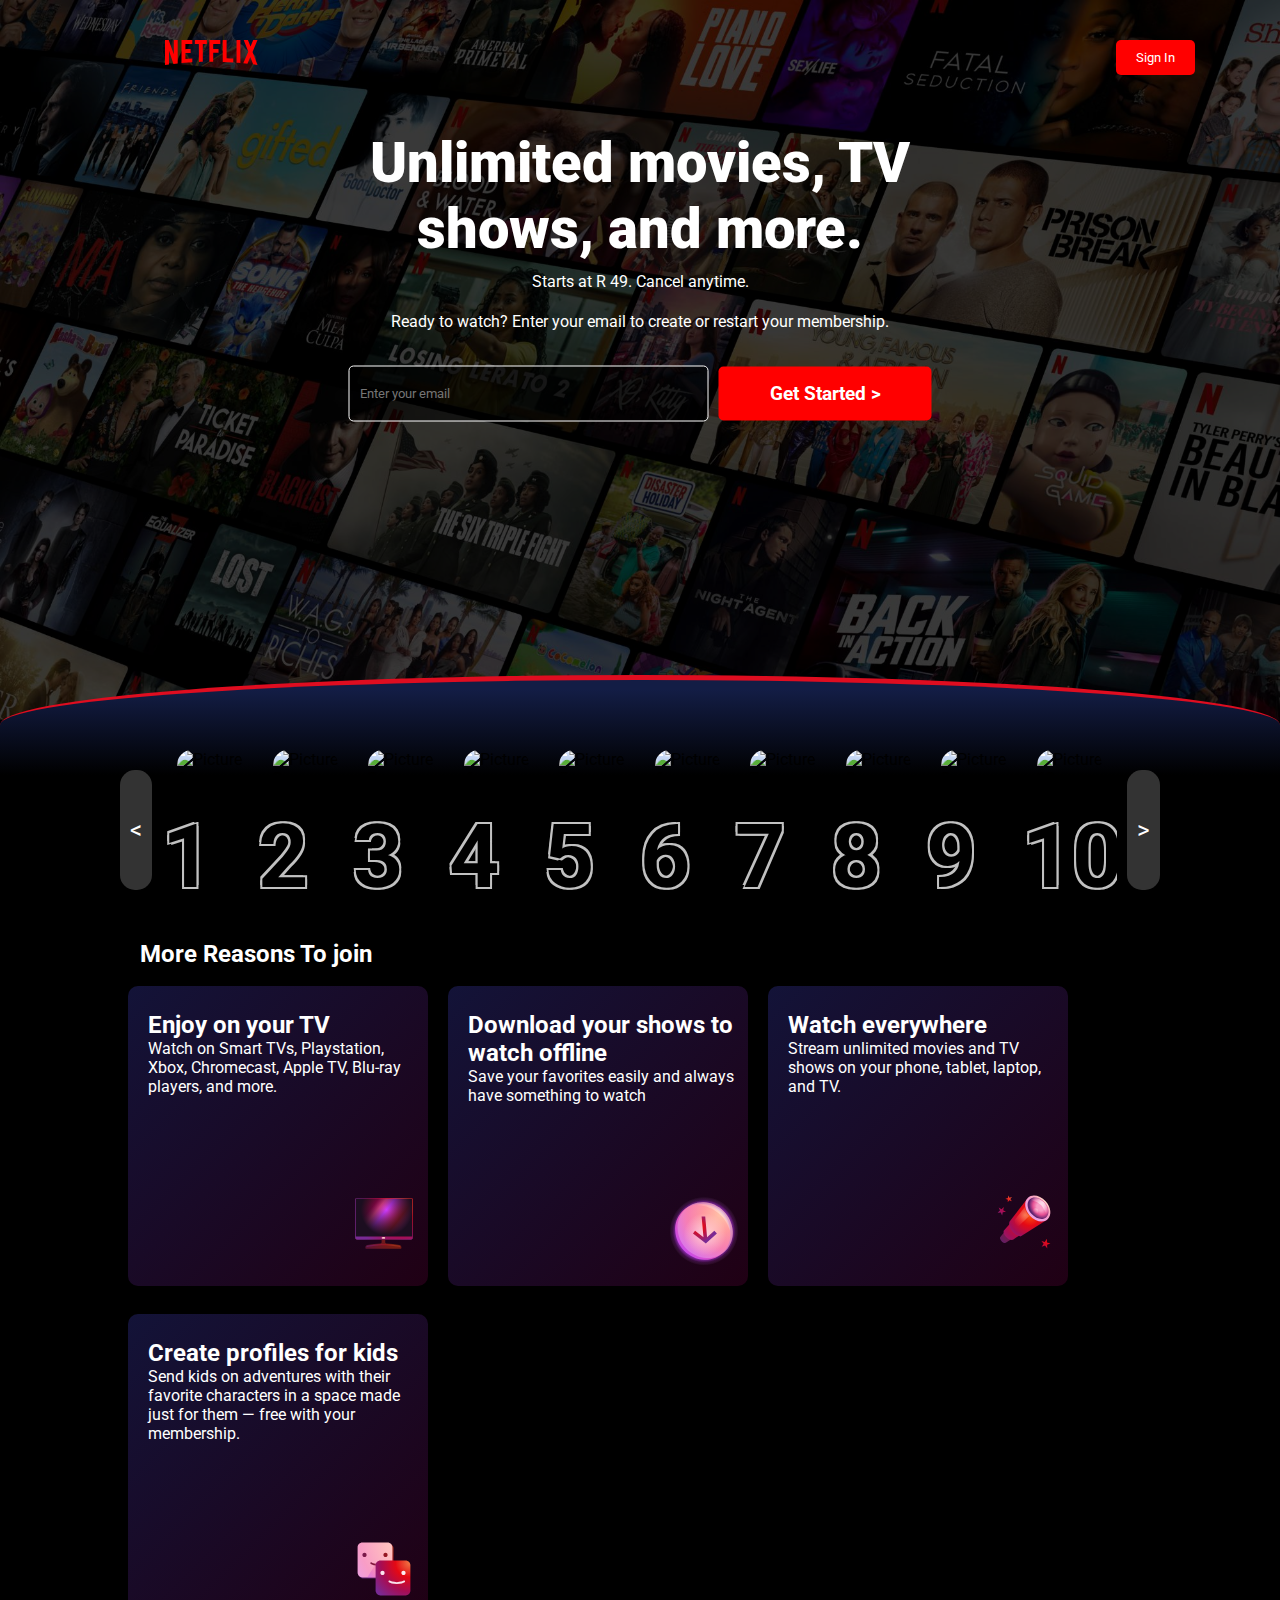
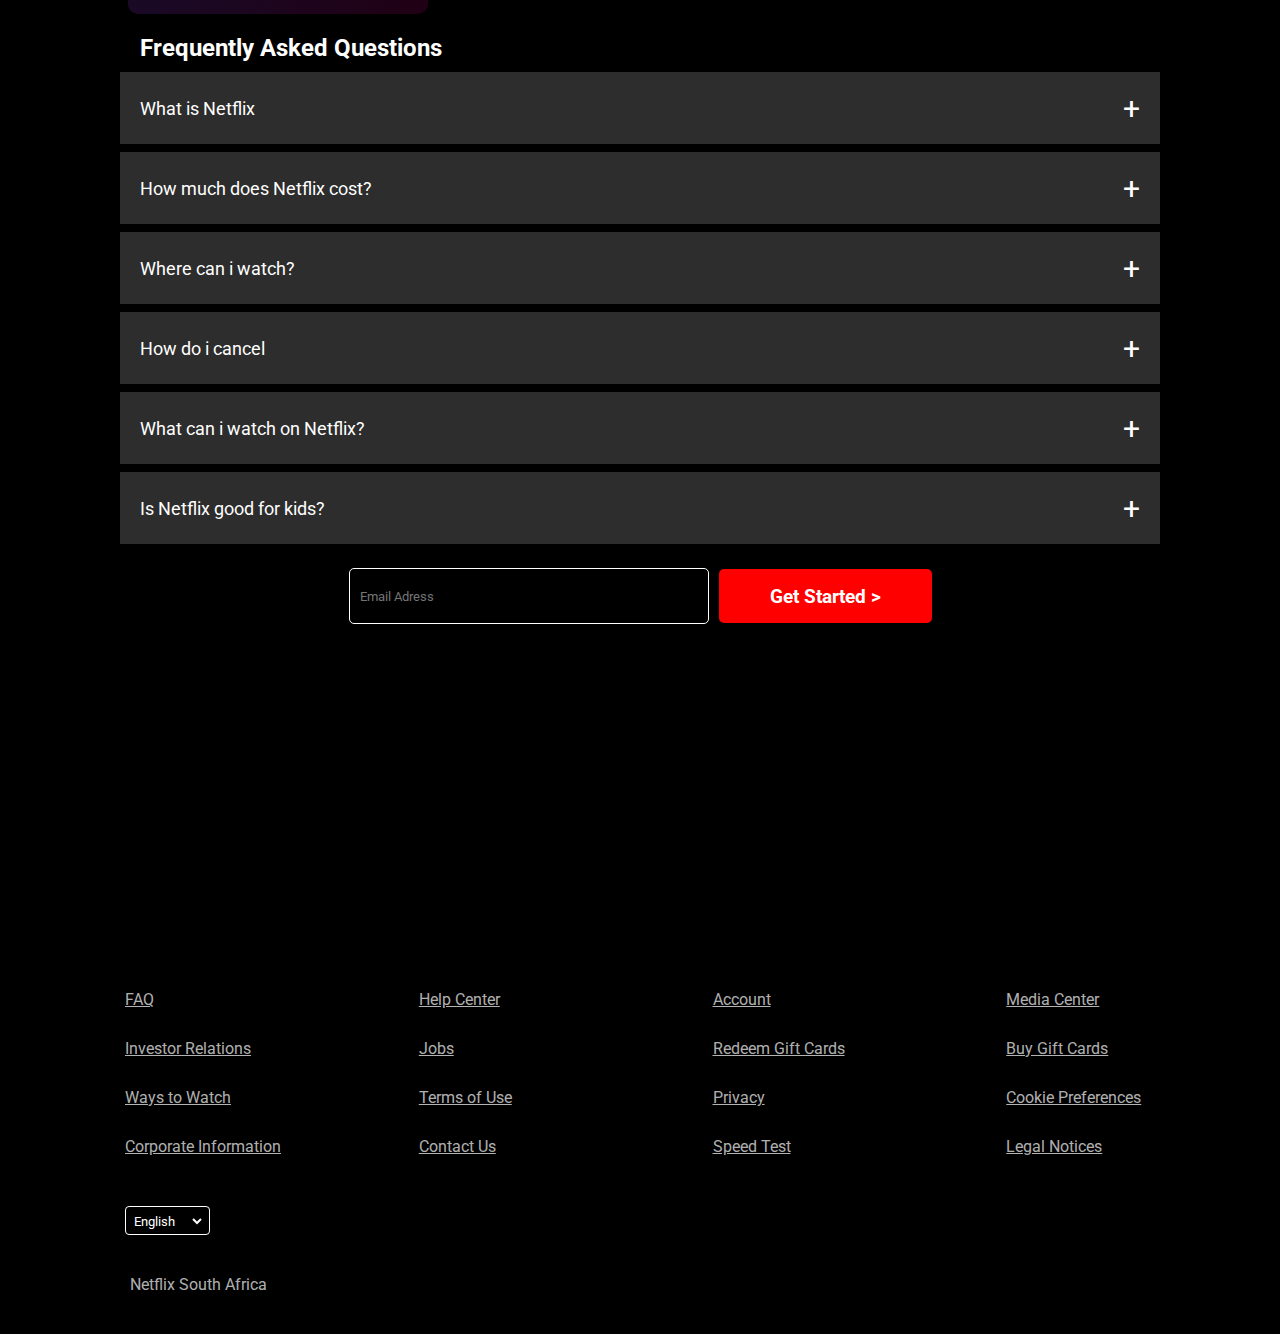
==== commit 44d261b4: "still needs responsive css" ====
--- a/index.html
+++ b/index.html
@@ -1,10 +1,13 @@
 <!DOCTYPE html>
 <html lang="en">
+
     <meta charset="UTF-8">
     <meta name="viewport" content="width=device-width, initial-scale=1.0">
     <link rel="stylesheet" href="style.css">
+    <link rel="stylesheet" href="responsive .css">
+
     <link href="https://fonts.googleapis.com/css2?family=Roboto:wght@400;700&display=swap" rel="stylesheet">
-    <link rel="icon" href="./assets/1723819609netflix-n-logo-png.png" type="favicon"> <!-- Add this line -->
+    <link rel="icon" href="./assets/1723819609netflix-n-logo-png.png" type="favicon"> 
     <title>Netflix Clone</title>
 <body>
     <header>
@@ -13,6 +16,7 @@
     
 <button class="sign-in">Sign In</button>
 </header>
+
 <div class="container">
     <div class="content">
         <h1>Unlimited movies, TV shows, and more.</h1>
@@ -25,7 +29,13 @@
     </div>
 </div>
 
+
+
+
+<div class="semicircle"></div>
+
 <div class="scroll-container">
+    
     <button class="scroll-button left-button">&lt;</button>
     <div class="picture-wrapper">
         <div class="pictures">
@@ -132,6 +142,16 @@
     
 </section>
 
+<div class="container-2">
+    <div class="content">
+        
+        <div class="email-container">
+            <input type="email" placeholder="Email Adress" class="email-input">
+            <button class="get-started">Get Started <span class="arrow">></span></button>
+        </div>
+    </div>
+</div>
+
 <footer>
     <div class="footer">
         <p>Questions? Call 0 801-000-723</p>
--- a/style.css
+++ b/style.css
@@ -8,6 +8,10 @@
 }
 body {
     background-color: black;
+}
+
+:root{
+ 
 }
 
 /* Header section */
@@ -22,7 +26,7 @@
     height: 80vh; 
     color: white; 
     padding: 0 45px; /* Horizontal padding only */
-    z-index: 0; 
+    z-index: -999999; 
 }
 
 /* Overlay for the header image */
@@ -69,6 +73,7 @@
     top: 50%; /* Center vertically */
     left: 50%; /* Center horizontally */
     transform: translate(-50%, -50%); 
+    b
 }
 
 /* Content styling */
@@ -101,11 +106,12 @@
     align-items: center; 
     margin-top: 1rem; 
     width: 100%; 
+    margin-bottom: 350px;
 }
 .email-input {
     width: 360px; 
     height: 56px; 
-    background: transparent; 
+    background: rgba(0,0,0,0.6); 
     border: 1px solid white; 
     padding: 10px; 
     color: white; 
@@ -113,6 +119,7 @@
     margin-right: 10px; 
 }
 .get-started {
+
     width: 213px; 
     height: 54px; 
     background-color: rgb(255, 0, 0); 
@@ -127,18 +134,41 @@
     justify-content: center; 
 }
 
+
+
+.semicircle{
+    display: flex;
+    position: absolute;
+    height: 100px;
+    width: 100vw;
+    border-radius: 100% 100% 0 0 ;
+border-top: 5px solid #df0d20;
+background: linear-gradient(to bottom,#131d45 10%, #000000 100%, #000000 100%);
+    /* margin-top: 5px; */
+    top: 75%;
+    align-items: center;
+    justify-content: center;
+    z-index:8 ;
+}
+
+
+
 /* Scroll container styling */
 .scroll-container {
     display: flex; 
     align-items: center; 
-    
+    justify-content: center;
+    height: 100%;
+    /* width: 70%; */
     overflow: hidden; 
-    padding-top: 65px; 
-    padding-bottom: 65px; 
-    background-color: black; 
+    /* padding-top: 65px; 
+    padding-bottom: 65px;  */
+    /* background-color: black;  */
     position: relative;
+    z-index: 10;
 }
 .picture-wrapper {
+    z-index: 2;
     display: block;
     position: relative; 
     width: calc(100% - 80px); /* Adjust based on button width */
@@ -148,18 +178,24 @@
 }
 
 .pictures {
+    z-index: 2;
+
     position: relative; 
     display: flex; 
     transition: transform 0.3s ease-in-out;
 
 }
 .picture-item {
+    z-index: 2;
+
     position: relative; 
  height: 190px;
  width: 196px;
 
 }
 .picture-item img {
+    z-index: 2;
+
     width: 140px; /* Specify unit for width */
     height: 196px; 
     object-fit: contain; 
@@ -262,7 +298,7 @@
 }
 .box svg{
     margin-left: 200px;
-    margin-top: 90px;
+    margin-top: 90px;    
     display: flex;
     align-items: center;
     justify-content: end;
